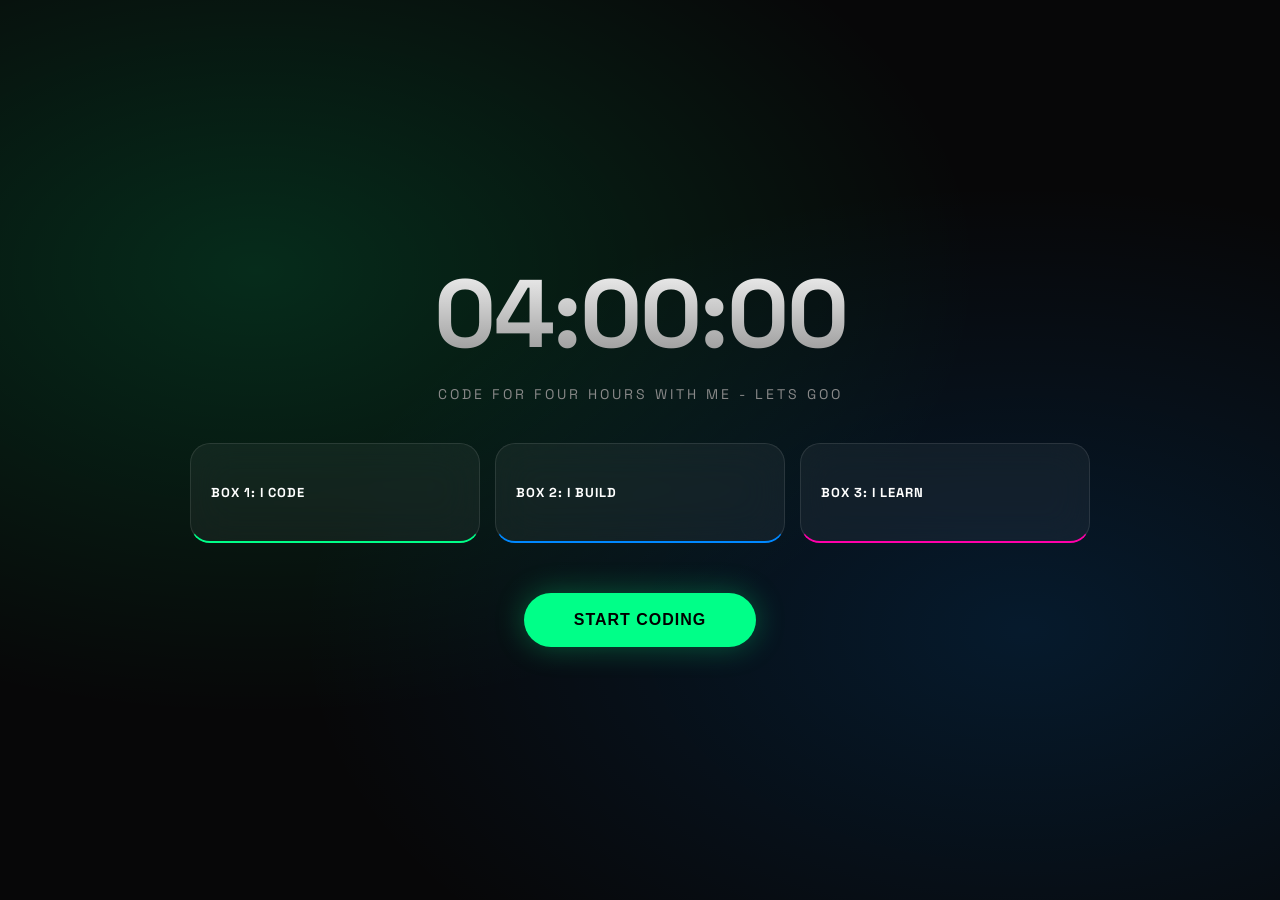
==== index.html @ 0fdac702 "my first fine site" ====
<!DOCTYPE html>
<html>
<head>
  <title>My First Site</title>
  <link rel="stylesheet" href="style.css">
</head>
<body>
  <h1 id="timer">04:00:00</h1>
  <p>CODE FOR FOUR HOURS WITH ME - lets goo</p>
  
  <div class="container">
    <div class="box">BOX 1: I CODE</div>
    <div class="box">BOX 2: I BUILD</div>
    <div class="box">BOX 3: I LEARN</div>
  </div>

  <button id="btn">START CODING</button>

  <script>
    let time = 4 * 60 * 60;
    let timer = document.getElementById('timer');
    let btn = document.getElementById('btn');
    let running = false;
    let interval;

    btn.onclick = function() {
      if(!running) {
        running = true;
        btn.innerText = "STOP";
        interval = setInterval(function() {
          time--;
          let h = Math.floor(time / 3600);
          let m = Math.floor((time % 3600) / 60);
          let s = time % 60;
          timer.innerText = 
            String(h).padStart(2,'0') + ":" +
            String(m).padStart(2,'0') + ":" +
            String(s).padStart(2,'0');
          if(time <= 0) clearInterval(interval);
        }, 1000);
      } else {
        running = false;
        btn.innerText = "START CODING";
        clearInterval(interval);
      }
    }
  </script>
</body>
</html>
---- style.css ----
@import url('https://fonts.googleapis.com/css2?family=Space+Grotesk:wght@400;700&display=swap');

* { margin: 0; padding: 0; box-sizing: border-box; }

body {
  background: #070708;
  color: white;
  font-family: 'Space Grotesk', sans-serif;
  min-height: 100vh;
  display: flex;
  flex-direction: column;
  align-items: center;
  justify-content: center;
  padding: 20px;
  background-image: 
    radial-gradient(at 20% 30%, rgba(0,255,136,0.15) 0px, transparent 50%),
    radial-gradient(at 80% 70%, rgba(0,136,255,0.15) 0px, transparent 50%);
}

h1#timer {
  font-size: clamp(3rem, 10vw, 6rem);
  font-weight: 700;
  letter-spacing: -2px;
  background: linear-gradient(180deg, #fff, #888);
  -webkit-background-clip: text;
  -webkit-text-fill-color: transparent;
  margin-bottom: 10px;
}

p {
  color: #888;
  font-size: 14px;
  letter-spacing: 3px;
  text-transform: uppercase;
  margin-bottom: 40px;
}

.container {
  display: flex;
  gap: 15px;
  width: 100%;
  max-width: 900px;
}

.box {
  flex: 1;
  background: rgba(255,255,255,0.05);
  backdrop-filter: blur(20px);
  border: 1px solid rgba(255,255,255,0.1);
  padding: 40px 20px;
  border-radius: 20px;
  font-weight: 700;
  font-size: 13px;
  letter-spacing: 1px;
  transition: 0.3s;
}

.box:hover {
  background: rgba(255,255,255,0.08);
  border-color: #00ff88;
  transform: translateY(-5px);
  box-shadow: 0 10px 30px rgba(0,255,136,0.1);
}

.box:nth-child(1) { border-bottom: 2px solid #00ff88; }
.box:nth-child(2) { border-bottom: 2px solid #0088ff; }
.box:nth-child(3) { border-bottom: 2px solid #ff00aa; }

button {
  margin-top: 50px;
  background: #00ff88;
  color: #000;
  border: none;
  padding: 18px 50px;
  border-radius: 100px;
  font-weight: 700;
  font-size: 16px;
  letter-spacing: 1px;
  cursor: pointer;
  transition: 0.2s;
  box-shadow: 0 0 30px rgba(0,255,136,0.3);
}

button:hover {
  transform: scale(1.05);
  box-shadow: 0 0 50px rgba(0,255,136,0.5);
}

@media (max-width: 600px) {
  .container { flex-direction: column; }
}
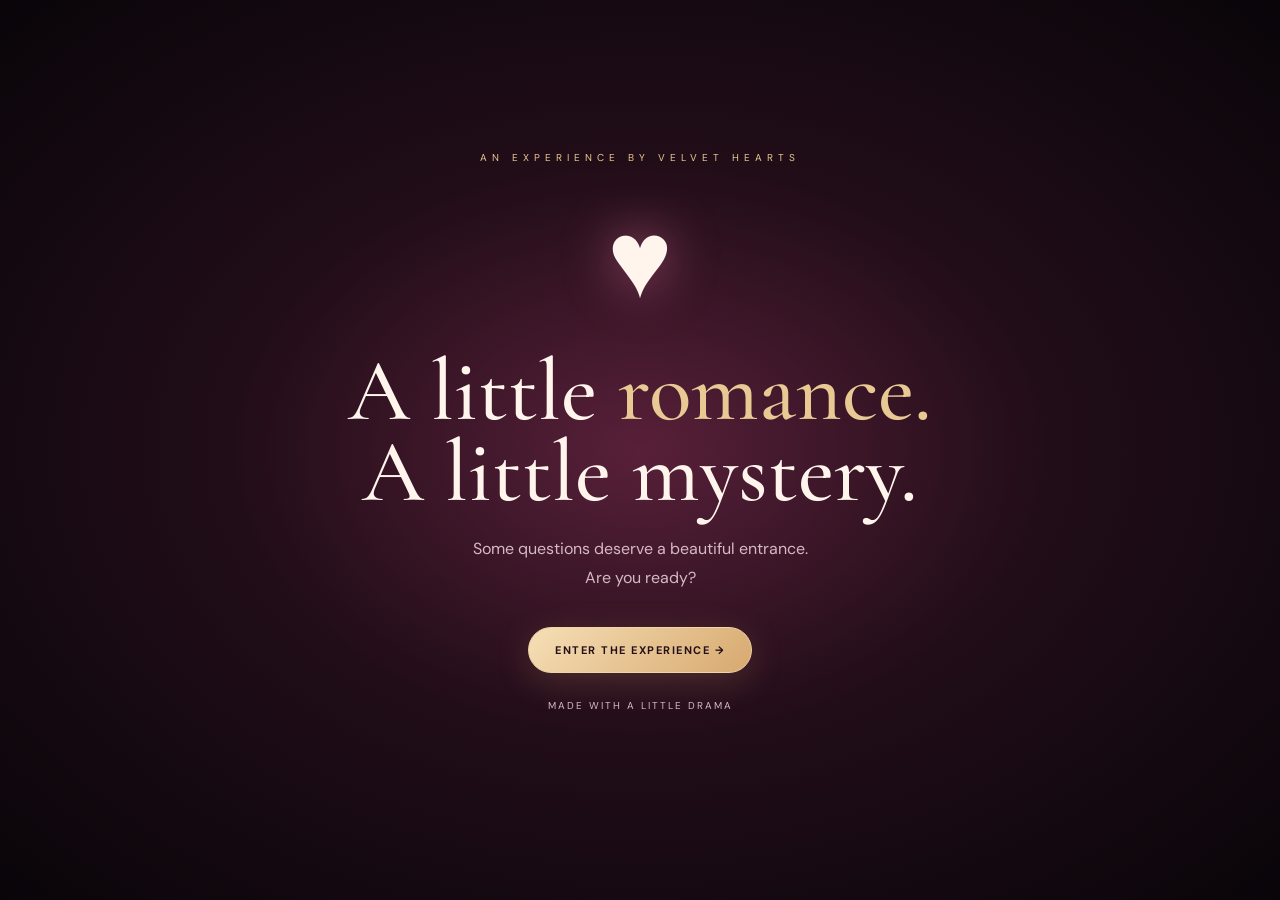
==== commit 115861aa: "Build Velvet Hearts website" ====
--- a/index.html
+++ b/index.html
@@ -1,49 +1,441 @@
+
 <!DOCTYPE html>
-<html>
+<html lang="en">
 <head>
-  <title>My First Site</title>
-  <link rel="stylesheet" href="style.css">
+<meta charset="UTF-8">
+<meta name="viewport" content="width=device-width, initial-scale=1.0">
+<meta name="theme-color" content="#16090f">
+<title>Velvet Hearts ❤️</title>
+
+<link rel="preconnect" href="https://fonts.googleapis.com">
+<link href="https://fonts.googleapis.com/css2?family=Cormorant+Garamond:wght@400;500;600;700&family=DM+Sans:wght@400;500;600;700&display=swap" rel="stylesheet">
+
+<style>
+:root {
+  --wine: #4b142a;
+  --rose: #e99ab0;
+  --gold: #e8c994;
+  --cream: #fff5ed;
+  --muted: #d6b9c5;
+}
+
+* { box-sizing: border-box; }
+
+body {
+  margin: 0;
+  min-height: 100vh;
+  background:
+    radial-gradient(ellipse at 50% 0%, #572038 0%, transparent 52%),
+    linear-gradient(145deg, #10070c, #24101b 55%, #10070c);
+  color: var(--cream);
+  font-family: "DM Sans", sans-serif;
+  overflow-x: hidden;
+}
+
+button, input { font: inherit; }
+
+button { cursor: pointer; }
+
+#intro {
+  position: fixed;
+  inset: 0;
+  z-index: 10;
+  display: grid;
+  place-items: center;
+  padding: 24px;
+  text-align: center;
+  background:
+    radial-gradient(ellipse at center, #582039 0%, #210d18 45%, #090509 100%);
+  transition: opacity 1s ease, visibility 1s ease;
+}
+
+#intro.hide {
+  opacity: 0;
+  visibility: hidden;
+  pointer-events: none;
+}
+
+.intro-content {
+  max-width: 650px;
+  animation: rise 1.5s ease both;
+}
+
+.eyebrow {
+  color: var(--gold);
+  text-transform: uppercase;
+  letter-spacing: 5px;
+  font-size: 10px;
+  margin-bottom: 24px;
+}
+
+.intro-heart {
+  font-size: clamp(65px, 14vw, 110px);
+  display: block;
+  margin: 0 0 20px;
+  filter: drop-shadow(0 0 25px #f27eab88);
+  animation: heartbeat 2s infinite;
+}
+
+h1, h2, .serif {
+  font-family: "Cormorant Garamond", Georgia, serif;
+  font-weight: 500;
+}
+
+#intro h1 {
+  font-size: clamp(48px, 10vw, 88px);
+  line-height: .92;
+  margin: 0 0 22px;
+}
+
+#intro p {
+  color: var(--muted);
+  line-height: 1.8;
+  margin-bottom: 34px;
+}
+
+.gold { color: var(--gold); }
+
+.primary-btn {
+  border: 1px solid #f1d5a4;
+  color: #251018;
+  background: linear-gradient(135deg, #f6dfb6, #d7a96f);
+  border-radius: 999px;
+  padding: 15px 26px;
+  letter-spacing: 1.5px;
+  font-size: 11px;
+  font-weight: 700;
+  text-transform: uppercase;
+  box-shadow: 0 8px 35px #d9a76c30;
+  transition: transform .25s, box-shadow .25s;
+}
+
+.primary-btn:hover {
+  transform: translateY(-3px);
+  box-shadow: 0 12px 40px #d9a76c55;
+}
+
+#app {
+  min-height: 100vh;
+  display: grid;
+  place-items: center;
+  padding: 35px 18px;
+}
+
+.card {
+  width: min(100%, 520px);
+  position: relative;
+  overflow: hidden;
+  text-align: center;
+  padding: clamp(28px, 7vw, 48px) clamp(20px, 6vw, 42px);
+  border: 1px solid #f0c5d322;
+  border-radius: 28px;
+  background: linear-gradient(145deg, #ffffff0d, #ffffff04);
+  box-shadow: 0 25px 100px #00000050, inset 0 1px #ffffff12;
+  backdrop-filter: blur(18px);
+  animation: rise .8s ease both;
+}
+
+.card::before {
+  content: "";
+  position: absolute;
+  top: 0;
+  left: 18%;
+  right: 18%;
+  height: 1px;
+  background: linear-gradient(90deg, transparent, var(--gold), transparent);
+}
+
+.brand {
+  font-size: 10px;
+  letter-spacing: 4px;
+  text-transform: uppercase;
+  color: var(--gold);
+  margin-bottom: 28px;
+}
+
+.screen { display: none; }
+.screen.active { display: block; animation: rise .6s ease both; }
+
+h2 {
+  font-size: clamp(40px, 9vw, 62px);
+  line-height: .98;
+  margin: 12px 0 18px;
+}
+
+.description {
+  color: var(--muted);
+  line-height: 1.8;
+  font-size: 14px;
+  margin: 0 auto 26px;
+  max-width: 360px;
+}
+
+.ornament {
+  color: var(--rose);
+  font-size: 27px;
+  margin: 5px 0 16px;
+}
+
+input {
+  width: 100%;
+  border: 1px solid #f0c5d333;
+  background: #ffffff08;
+  color: white;
+  border-radius: 14px;
+  padding: 16px;
+  outline: none;
+  text-align: center;
+  margin-bottom: 16px;
+}
+
+input::placeholder { color: #c6a7b4; }
+
+input:focus { border-color: var(--rose); }
+
+.actions {
+  display: flex;
+  flex-wrap: wrap;
+  justify-content: center;
+  gap: 12px;
+  margin-top: 24px;
+}
+
+.secondary-btn {
+  border: 1px solid #f0c5d344;
+  color: var(--cream);
+  background: #ffffff08;
+  border-radius: 999px;
+  padding: 14px 24px;
+  transition: transform .2s, background .2s;
+}
+
+.secondary-btn:hover {
+  transform: translateY(-2px);
+  background: #ffffff15;
+}
+
+.big-heart {
+  font-size: 55px;
+  margin: 18px 0;
+  animation: heartbeat 1.8s infinite;
+}
+
+.result-title {
+  font-size: clamp(38px, 8vw, 56px);
+  line-height: 1;
+  margin: 14px 0;
+}
+
+.result-message {
+  color: var(--muted);
+  line-height: 1.9;
+  font-size: 14px;
+  margin: 20px 0;
+}
+
+.disclaimer {
+  color: #d7b3c2;
+  font-size: 11px;
+  line-height: 1.7;
+  margin-top: 25px;
+}
+
+footer {
+  color: #b996a6;
+  font-size: 10px;
+  letter-spacing: 1px;
+  margin-top: 28px;
+}
+
+.particle {
+  position: fixed;
+  bottom: -35px;
+  z-index: 0;
+  pointer-events: none;
+  opacity: 0;
+  animation: floatUp linear forwards;
+}
+
+#app { position: relative; z-index: 1; }
+
+@keyframes rise {
+  from { opacity: 0; transform: translateY(18px); }
+  to { opacity: 1; transform: translateY(0); }
+}
+
+@keyframes heartbeat {
+  0%, 100% { transform: scale(1); }
+  12% { transform: scale(1.09); }
+  24% { transform: scale(1); }
+  36% { transform: scale(1.05); }
+}
+
+@keyframes floatUp {
+  0% { opacity: 0; transform: translateY(0) rotate(0deg); }
+  15% { opacity: .55; }
+  85% { opacity: .35; }
+  100% { opacity: 0; transform: translateY(-110vh) rotate(35deg); }
+}
+
+@media (prefers-reduced-motion: reduce) {
+  *, *::before, *::after {
+    animation-duration: .01ms !important;
+    animation-iteration-count: 1 !important;
+    scroll-behavior: auto !important;
+  }
+}
+</style>
 </head>
+
 <body>
-  <h1 id="timer">04:00:00</h1>
-  <p>CODE FOR FOUR HOURS WITH ME - lets goo</p>
-  
-  <div class="container">
-    <div class="box">BOX 1: I CODE</div>
-    <div class="box">BOX 2: I BUILD</div>
-    <div class="box">BOX 3: I LEARN</div>
+
+<section id="intro">
+  <div class="intro-content">
+    <div class="eyebrow">An experience by Velvet Hearts</div>
+    <span class="intro-heart">♥</span>
+    <h1>A little <span class="gold">romance.</span><br>A little mystery.</h1>
+    <p>Some questions deserve a beautiful entrance.<br>Are you ready?</p>
+    <button class="primary-btn" id="enterBtn">Enter the experience →</button>
+    <p style="font-size:10px;letter-spacing:2px;margin-top:24px">MADE WITH A LITTLE DRAMA</p>
   </div>
-
-  <button id="btn">START CODING</button>
-
-  <script>
-    let time = 4 * 60 * 60;
-    let timer = document.getElementById('timer');
-    let btn = document.getElementById('btn');
-    let running = false;
-    let interval;
-
-    btn.onclick = function() {
-      if(!running) {
-        running = true;
-        btn.innerText = "STOP";
-        interval = setInterval(function() {
-          time--;
-          let h = Math.floor(time / 3600);
-          let m = Math.floor((time % 3600) / 60);
-          let s = time % 60;
-          timer.innerText = 
-            String(h).padStart(2,'0') + ":" +
-            String(m).padStart(2,'0') + ":" +
-            String(s).padStart(2,'0');
-          if(time <= 0) clearInterval(interval);
-        }, 1000);
-      } else {
-        running = false;
-        btn.innerText = "START CODING";
-        clearInterval(interval);
-      }
-    }
-  </script>
+</section>
+
+<main id="app">
+  <article class="card">
+    <div class="brand">♥ Velvet Hearts ♥</div>
+
+    <section id="nameScreen" class="screen active">
+      <div class="ornament">✦</div>
+      <p class="eyebrow">A private little question</p>
+      <h2>Before we<br><span class="gold">begin...</span></h2>
+      <p class="description">Tell me what to call you, so this little experience feels a little more personal.</p>
+      <form id="nameForm">
+        <input id="nameInput" type="text" maxlength="40" placeholder="Enter your name..." autocomplete="given-name" required>
+        <button class="primary-btn" type="submit">Continue with love →</button>
+      </form>
+    </section>
+
+    <section id="questionScreen" class="screen">
+      <div class="ornament">♡</div>
+      <p class="eyebrow">A question just for you</p>
+      <h2 id="questionTitle">One little question...</h2>
+      <p class="description">I've been meaning to ask you something. Take a breath, and choose honestly.</p>
+      <div class="big-heart">💗</div>
+      <h2 style="font-size:clamp(32px,7vw,45px)">Will you be my girlfriend?</h2>
+      <div class="actions">
+        <button id="yesBtn" class="primary-btn">YES ♥</button>
+        <button id="noBtn" class="secondary-btn">No, sorry</button>
+      </div>
+    </section>
+
+    <section id="resultScreen" class="screen">
+      <div class="ornament">✦ ♡ ✦</div>
+      <p class="eyebrow">The plot twist</p>
+      <h2 class="result-title">Got you, <span id="resultName" class="gold">darling</span>!</h2>
+      <div class="big-heart">😈</div>
+      <p id="resultMessage" class="result-message"></p>
+      <p class="disclaimer">No hard feelings, please. This was a playful prank, not a real relationship proposal. ❤️</p>
+      <button id="restartBtn" class="primary-btn">Experience it again ↻</button>
+    </section>
+
+    <footer>MADE WITH DRAMA & A LITTLE MISCHIEF</footer>
+  </article>
+</main>
+
+<script>
+const intro = document.getElementById("intro");
+const enterBtn = document.getElementById("enterBtn");
+const nameForm = document.getElementById("nameForm");
+const nameInput = document.getElementById("nameInput");
+const questionTitle = document.getElementById("questionTitle");
+const resultName = document.getElementById("resultName");
+const resultMessage = document.getElementById("resultMessage");
+
+let visitorName = "darling";
+let introTimer;
+
+function showScreen(id) {
+  document.querySelectorAll(".screen").forEach(screen => {
+    screen.classList.remove("active");
+  });
+  document.getElementById(id).classList.add("active");
+}
+
+function enterExperience() {
+  intro.classList.add("hide");
+  clearTimeout(introTimer);
+}
+
+enterBtn.addEventListener("click", enterExperience);
+
+introTimer = setTimeout(enterExperience, 15000);
+
+document.addEventListener("keydown", event => {
+  if (event.key === "Escape") enterExperience();
+});
+
+nameForm.addEventListener("submit", event => {
+  event.preventDefault();
+
+  visitorName = nameInput.value.trim().slice(0, 40);
+  if (!visitorName) {
+    nameInput.focus();
+    return;
+  }
+
+  questionTitle.textContent = `Alright, ${visitorName}...`;
+  showScreen("questionScreen");
+});
+
+function revealPrank(answer) {
+  resultName.textContent = visitorName;
+
+  if (answer === "yes") {
+    resultMessage.textContent =
+      `Awww, ${visitorName}, you actually said YES! 😭❤️ I hope you didn't start planning our wedding already, because... I'm relationship intolerant. IT WAS A PRANK! 😂💀`;
+  } else {
+    resultMessage.textContent =
+      `Wow, ${visitorName}! You said NO! 😂💔 Either way, I have a confession: I'm relationship intolerant. IT WAS A PRANK! You have officially survived Velvet Hearts. 😈❤️`;
+  }
+
+  showScreen("resultScreen");
+  burstHearts();
+}
+
+document.getElementById("yesBtn").addEventListener("click", () => {
+  revealPrank("yes");
+});
+
+document.getElementById("noBtn").addEventListener("click", () => {
+  revealPrank("no");
+});
+
+document.getElementById("restartBtn").addEventListener("click", () => {
+  nameInput.value = "";
+  visitorName = "darling";
+  showScreen("nameScreen");
+});
+
+function burstHearts() {
+  for (let i = 0; i < 18; i++) {
+    setTimeout(createParticle, i * 90);
+  }
+}
+
+function createParticle() {
+  const particle = document.createElement("span");
+  particle.className = "particle";
+  particle.textContent = ["♥", "♡", "✦", "💗"][Math.floor(Math.random() * 4)];
+  particle.style.left = Math.random() * 100 + "vw";
+  particle.style.fontSize = (12 + Math.random() * 18) + "px";
+  particle.style.color = ["#e99ab0", "#e8c994", "#fff5ed"][Math.floor(Math.random() * 3)];
+  particle.style.animationDuration = (5 + Math.random() * 5) + "s";
+  document.body.appendChild(particle);
+  particle.addEventListener("animationend", () => particle.remove());
+}
+
+setInterval(createParticle, 900);
+</script>
 </body>
 </html>
+
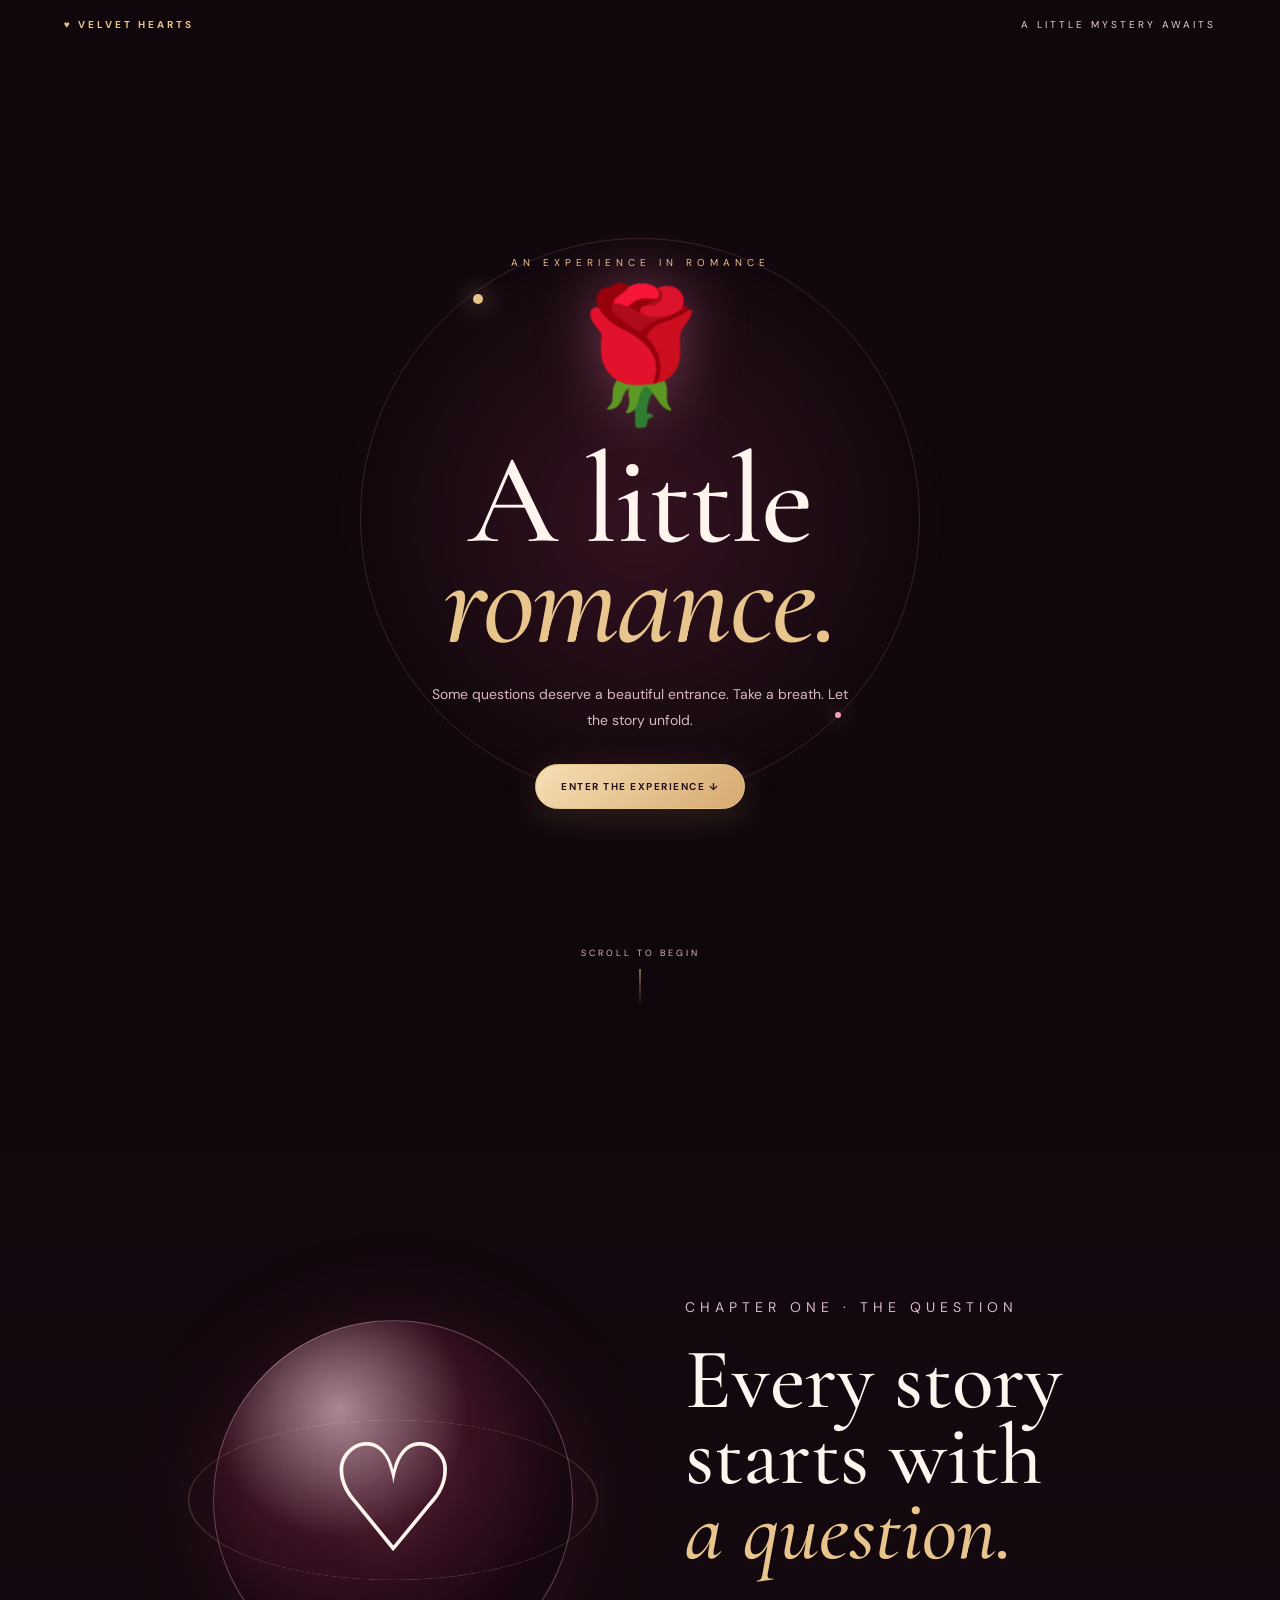
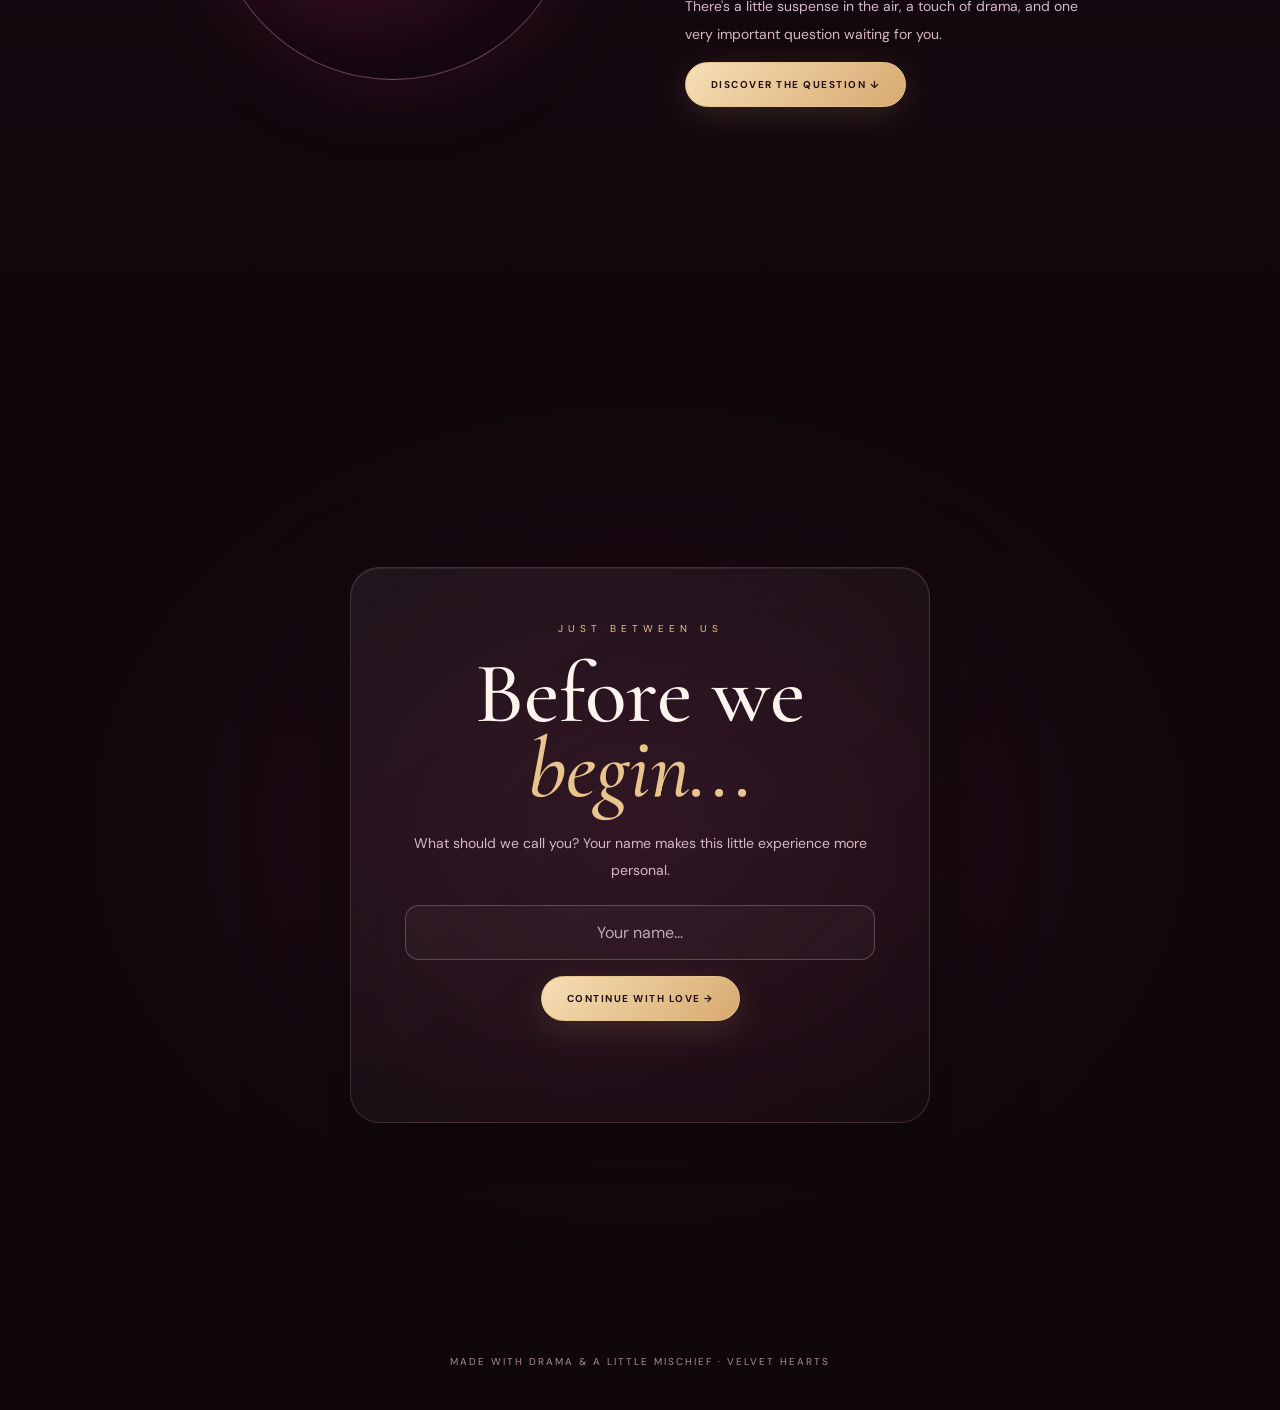
==== commit b933c7a9: "Publish cinematic Velvet Hearts website" ====
--- a/index.html
+++ b/index.html
@@ -1,441 +1,152 @@
-
-<!DOCTYPE html>
+<!doctype html>
 <html lang="en">
 <head>
-<meta charset="UTF-8">
-<meta name="viewport" content="width=device-width, initial-scale=1.0">
-<meta name="theme-color" content="#16090f">
-<title>Velvet Hearts ❤️</title>
-
+<meta charset="utf-8">
+<meta name="viewport" content="width=device-width, initial-scale=1">
+<meta name="theme-color" content="#170910">
+<title>Velvet Hearts — A Little Mystery</title>
+<meta name="description" content="A cinematic little romantic prank by Velvet Hearts.">
 <link rel="preconnect" href="https://fonts.googleapis.com">
+<link rel="preconnect" href="https://fonts.gstatic.com" crossorigin>
 <link href="https://fonts.googleapis.com/css2?family=Cormorant+Garamond:wght@400;500;600;700&family=DM+Sans:wght@400;500;600;700&display=swap" rel="stylesheet">
-
 <style>
-:root {
-  --wine: #4b142a;
-  --rose: #e99ab0;
-  --gold: #e8c994;
-  --cream: #fff5ed;
-  --muted: #d6b9c5;
-}
-
-* { box-sizing: border-box; }
-
-body {
-  margin: 0;
-  min-height: 100vh;
-  background:
-    radial-gradient(ellipse at 50% 0%, #572038 0%, transparent 52%),
-    linear-gradient(145deg, #10070c, #24101b 55%, #10070c);
-  color: var(--cream);
-  font-family: "DM Sans", sans-serif;
-  overflow-x: hidden;
-}
-
-button, input { font: inherit; }
-
-button { cursor: pointer; }
-
-#intro {
-  position: fixed;
-  inset: 0;
-  z-index: 10;
-  display: grid;
-  place-items: center;
-  padding: 24px;
-  text-align: center;
-  background:
-    radial-gradient(ellipse at center, #582039 0%, #210d18 45%, #090509 100%);
-  transition: opacity 1s ease, visibility 1s ease;
-}
-
-#intro.hide {
-  opacity: 0;
-  visibility: hidden;
-  pointer-events: none;
-}
-
-.intro-content {
-  max-width: 650px;
-  animation: rise 1.5s ease both;
-}
-
-.eyebrow {
-  color: var(--gold);
-  text-transform: uppercase;
-  letter-spacing: 5px;
-  font-size: 10px;
-  margin-bottom: 24px;
-}
-
-.intro-heart {
-  font-size: clamp(65px, 14vw, 110px);
-  display: block;
-  margin: 0 0 20px;
-  filter: drop-shadow(0 0 25px #f27eab88);
-  animation: heartbeat 2s infinite;
-}
-
-h1, h2, .serif {
-  font-family: "Cormorant Garamond", Georgia, serif;
-  font-weight: 500;
-}
-
-#intro h1 {
-  font-size: clamp(48px, 10vw, 88px);
-  line-height: .92;
-  margin: 0 0 22px;
-}
-
-#intro p {
-  color: var(--muted);
-  line-height: 1.8;
-  margin-bottom: 34px;
-}
-
-.gold { color: var(--gold); }
-
-.primary-btn {
-  border: 1px solid #f1d5a4;
-  color: #251018;
-  background: linear-gradient(135deg, #f6dfb6, #d7a96f);
-  border-radius: 999px;
-  padding: 15px 26px;
-  letter-spacing: 1.5px;
-  font-size: 11px;
-  font-weight: 700;
-  text-transform: uppercase;
-  box-shadow: 0 8px 35px #d9a76c30;
-  transition: transform .25s, box-shadow .25s;
-}
-
-.primary-btn:hover {
-  transform: translateY(-3px);
-  box-shadow: 0 12px 40px #d9a76c55;
-}
-
-#app {
-  min-height: 100vh;
-  display: grid;
-  place-items: center;
-  padding: 35px 18px;
-}
-
-.card {
-  width: min(100%, 520px);
-  position: relative;
-  overflow: hidden;
-  text-align: center;
-  padding: clamp(28px, 7vw, 48px) clamp(20px, 6vw, 42px);
-  border: 1px solid #f0c5d322;
-  border-radius: 28px;
-  background: linear-gradient(145deg, #ffffff0d, #ffffff04);
-  box-shadow: 0 25px 100px #00000050, inset 0 1px #ffffff12;
-  backdrop-filter: blur(18px);
-  animation: rise .8s ease both;
-}
-
-.card::before {
-  content: "";
-  position: absolute;
-  top: 0;
-  left: 18%;
-  right: 18%;
-  height: 1px;
-  background: linear-gradient(90deg, transparent, var(--gold), transparent);
-}
-
-.brand {
-  font-size: 10px;
-  letter-spacing: 4px;
-  text-transform: uppercase;
-  color: var(--gold);
-  margin-bottom: 28px;
-}
-
-.screen { display: none; }
-.screen.active { display: block; animation: rise .6s ease both; }
-
-h2 {
-  font-size: clamp(40px, 9vw, 62px);
-  line-height: .98;
-  margin: 12px 0 18px;
-}
-
-.description {
-  color: var(--muted);
-  line-height: 1.8;
-  font-size: 14px;
-  margin: 0 auto 26px;
-  max-width: 360px;
-}
-
-.ornament {
-  color: var(--rose);
-  font-size: 27px;
-  margin: 5px 0 16px;
-}
-
-input {
-  width: 100%;
-  border: 1px solid #f0c5d333;
-  background: #ffffff08;
-  color: white;
-  border-radius: 14px;
-  padding: 16px;
-  outline: none;
-  text-align: center;
-  margin-bottom: 16px;
-}
-
-input::placeholder { color: #c6a7b4; }
-
-input:focus { border-color: var(--rose); }
-
-.actions {
-  display: flex;
-  flex-wrap: wrap;
-  justify-content: center;
-  gap: 12px;
-  margin-top: 24px;
-}
-
-.secondary-btn {
-  border: 1px solid #f0c5d344;
-  color: var(--cream);
-  background: #ffffff08;
-  border-radius: 999px;
-  padding: 14px 24px;
-  transition: transform .2s, background .2s;
-}
-
-.secondary-btn:hover {
-  transform: translateY(-2px);
-  background: #ffffff15;
-}
-
-.big-heart {
-  font-size: 55px;
-  margin: 18px 0;
-  animation: heartbeat 1.8s infinite;
-}
-
-.result-title {
-  font-size: clamp(38px, 8vw, 56px);
-  line-height: 1;
-  margin: 14px 0;
-}
-
-.result-message {
-  color: var(--muted);
-  line-height: 1.9;
-  font-size: 14px;
-  margin: 20px 0;
-}
-
-.disclaimer {
-  color: #d7b3c2;
-  font-size: 11px;
-  line-height: 1.7;
-  margin-top: 25px;
-}
-
-footer {
-  color: #b996a6;
-  font-size: 10px;
-  letter-spacing: 1px;
-  margin-top: 28px;
-}
-
-.particle {
-  position: fixed;
-  bottom: -35px;
-  z-index: 0;
-  pointer-events: none;
-  opacity: 0;
-  animation: floatUp linear forwards;
-}
-
-#app { position: relative; z-index: 1; }
-
-@keyframes rise {
-  from { opacity: 0; transform: translateY(18px); }
-  to { opacity: 1; transform: translateY(0); }
-}
-
-@keyframes heartbeat {
-  0%, 100% { transform: scale(1); }
-  12% { transform: scale(1.09); }
-  24% { transform: scale(1); }
-  36% { transform: scale(1.05); }
-}
-
-@keyframes floatUp {
-  0% { opacity: 0; transform: translateY(0) rotate(0deg); }
-  15% { opacity: .55; }
-  85% { opacity: .35; }
-  100% { opacity: 0; transform: translateY(-110vh) rotate(35deg); }
-}
-
-@media (prefers-reduced-motion: reduce) {
-  *, *::before, *::after {
-    animation-duration: .01ms !important;
-    animation-iteration-count: 1 !important;
-    scroll-behavior: auto !important;
-  }
-}
+:root{--wine:#250b19;--wine2:#4c142d;--rose:#f0a0b8;--gold:#e8c58c;--cream:#fff4ee;--muted:#d5b9c5}
+*{box-sizing:border-box}
+html{scroll-behavior:smooth;background:#10070c}
+body{margin:0;background:#10070c;color:var(--cream);font-family:"DM Sans",sans-serif;overflow-x:hidden}
+body::before{content:"";position:fixed;inset:0;z-index:-2;background:radial-gradient(ellipse at 50% 5%,#572038 0%,transparent 46%),linear-gradient(150deg,#10070c,#21101b 52%,#0b0609)}
+button,input{font:inherit}button{cursor:pointer}
+a{color:inherit}
+#petals{position:fixed;inset:0;pointer-events:none;z-index:5;overflow:hidden}
+.petal{position:absolute;top:-8vh;color:var(--rose);opacity:0;animation:fall linear forwards;text-shadow:0 0 18px #f0a0b866}
+@keyframes fall{0%{transform:translate3d(0,-5vh,0) rotate(0);opacity:0}10%{opacity:.6}90%{opacity:.4}100%{transform:translate3d(var(--drift),115vh,0) rotate(500deg);opacity:0}}
+.nav{position:fixed;z-index:20;top:0;left:0;width:100%;display:flex;justify-content:space-between;align-items:center;padding:18px clamp(18px,5vw,64px);background:linear-gradient(#12070dbb,transparent);font-size:10px;letter-spacing:3px;text-transform:uppercase}
+.brand{color:var(--gold);font-weight:700}
+.nav-note{color:#e8cfdb}
+.scene{position:relative;min-height:100svh;display:grid;place-items:center;padding:100px 22px 70px;isolation:isolate}
+.hero{min-height:115svh;overflow:hidden;text-align:center}
+.hero-glow{position:absolute;width:min(75vw,650px);aspect-ratio:1;border-radius:50%;background:radial-gradient(circle,#b53c6c38,transparent 66%);filter:blur(8px);animation:glow 7s ease-in-out infinite alternate;z-index:-1}
+@keyframes glow{from{transform:scale(.8) translateY(20px)}to{transform:scale(1.15) translateY(-25px)}}
+.orbit{position:absolute;width:min(78vw,560px);aspect-ratio:1;border:1px solid #f0a0b82b;border-radius:50%;animation:orbit 28s linear infinite;z-index:-1}
+.orbit:before,.orbit:after{content:"";position:absolute;width:10px;height:10px;border-radius:50%;background:var(--gold);box-shadow:0 0 24px var(--gold)}
+.orbit:before{top:10%;left:20%}.orbit:after{bottom:14%;right:14%;width:6px;height:6px;background:var(--rose)}
+@keyframes orbit{to{transform:rotate(360deg)}}
+.rose-emblem{font-size:clamp(68px,14vw,130px);line-height:1;filter:drop-shadow(0 0 30px #f078a066);animation:float 5s ease-in-out infinite;display:block;margin:20px 0 30px}
+@keyframes float{0%,100%{transform:translateY(0) rotate(-4deg) scale(1)}50%{transform:translateY(-18px) rotate(5deg) scale(1.05)}}
+.kicker{font-size:10px;letter-spacing:5px;text-transform:uppercase;color:var(--gold);margin:0 0 22px}
+h1,h2,.serif{font-family:"Cormorant Garamond",Georgia,serif;font-weight:500}
+.hero h1{font-size:clamp(58px,12vw,128px);line-height:.78;letter-spacing:-2px;margin:0}
+.hero h1 span{color:var(--gold);font-style:italic}
+.hero-copy{max-width:440px;color:var(--muted);line-height:1.9;font-size:14px;margin:30px auto}
+.btn{border:1px solid var(--gold);border-radius:999px;padding:15px 25px;background:linear-gradient(135deg,#f6dfb6,#d7a96f);color:#251018;text-transform:uppercase;font-size:10px;font-weight:700;letter-spacing:1.5px;box-shadow:0 8px 36px #d9a76c2c;transition:transform .25s,box-shadow .25s}
+.btn:hover{transform:translateY(-3px);box-shadow:0 12px 42px #d9a76c55}
+.scroll-cue{position:absolute;bottom:28px;left:50%;transform:translateX(-50%);font-size:9px;letter-spacing:3px;text-transform:uppercase;color:#d8b8c7;display:grid;gap:10px;justify-items:center}
+.scroll-cue i{display:block;width:1px;height:38px;background:linear-gradient(var(--gold),transparent);animation:cue 1.5s infinite}
+@keyframes cue{50%{transform:scaleY(.5);transform-origin:top}}
+.story{background:linear-gradient(180deg,transparent,#170912aa,transparent)}
+.story-inner{width:min(100%,900px);display:grid;grid-template-columns:1fr 1fr;gap:clamp(30px,7vw,90px);align-items:center}
+.story-art{position:relative;min-height:440px;display:grid;place-items:center}
+.glass-orb{width:min(70vw,360px);aspect-ratio:1;border-radius:50%;display:grid;place-items:center;background:radial-gradient(circle at 35% 25%,#f6c8d7aa,#a72d5b44 36%,#210a17 70%);border:1px solid #f3c3d64d;box-shadow:inset -20px -25px 70px #09040999,0 0 100px #d8497a20;animation:float 6s ease-in-out infinite}
+.glass-orb span{font-size:clamp(80px,15vw,150px);filter:drop-shadow(0 0 24px #ffb0c877)}
+.ring{position:absolute;width:min(80vw,410px);aspect-ratio:1;border:1px solid #e8c58c4d;border-radius:50%;transform:rotateX(67deg) rotate(-18deg);animation:ring 12s linear infinite}
+@keyframes ring{to{transform:rotateX(67deg) rotate(342deg)}}
+.story h2,.question h2{font-size:clamp(48px,8vw,86px);line-height:.88;margin:0 0 22px}
+.story h2 span,.question h2 span{color:var(--gold);font-style:italic}
+.story p{font-size:14px;line-height:2;color:var(--muted);max-width:420px}
+.question{min-height:110svh;text-align:center;background:radial-gradient(ellipse at center,#43152b88,transparent 62%)}
+.panel{width:min(100%,580px);padding:clamp(26px,6vw,54px);border:1px solid #f0c5d32b;border-radius:30px;background:linear-gradient(145deg,#ffffff0d,#ffffff03);box-shadow:0 30px 100px #0007,inset 0 1px #ffffff12;backdrop-filter:blur(18px)}
+.field{width:100%;border:1px solid #f0c5d344;background:#ffffff08;color:white;border-radius:14px;padding:16px;margin:8px 0 16px;outline:none;text-align:center}
+.field:focus{border-color:var(--rose)}
+.field::placeholder{color:#c6a7b4}
+.answer-row{display:flex;gap:12px;justify-content:center;flex-wrap:wrap;margin-top:24px}
+.secondary{border:1px solid #f0c5d344;color:var(--cream);background:#ffffff08;border-radius:999px;padding:14px 25px}
+.message{color:var(--muted);line-height:1.9;font-size:14px}
+#result{display:none}
+#result.visible{display:block;animation:reveal .8s ease both}
+#formArea.hidden{display:none}
+@keyframes reveal{from{opacity:0;transform:translateY(28px) scale(.97);filter:blur(5px)}to{opacity:1;transform:none;filter:blur(0)}}
+.notice{font-size:12px;line-height:1.6;color:#e7c9d5;margin-top:15px;min-height:20px}
+.footer{padding:30px 20px 42px;text-align:center;color:#a98b99;font-size:10px;letter-spacing:2px}
+.reveal-heart{font-size:64px;animation:heartbeat 1.7s infinite;display:block;margin:18px}
+@keyframes heartbeat{0%,100%{transform:scale(1)}12%{transform:scale(1.09)}24%{transform:scale(1)}36%{transform:scale(1.05)}}
+[data-reveal]{opacity:0;transform:translateY(38px);transition:opacity .9s ease,transform .9s cubic-bezier(.2,.7,.2,1)}
+[data-reveal].shown{opacity:1;transform:none}
+.progress{position:fixed;z-index:30;top:0;left:0;height:2px;width:0;background:linear-gradient(90deg,var(--rose),var(--gold))}
+@media(max-width:700px){.story-inner{grid-template-columns:1fr;gap:0}.story-art{min-height:300px;order:2}.story-copy{order:1}.scene{padding-left:18px;padding-right:18px}.hero{min-height:105svh}.nav{padding:16px 18px}.nav-note{letter-spacing:1px}.panel{border-radius:24px}}
+@media(prefers-reduced-motion:reduce){*,*::before,*::after{animation-duration:.01ms!important;animation-iteration-count:1!important;scroll-behavior:auto!important;transition-duration:.01ms!important}}
 </style>
 </head>
-
 <body>
-
-<section id="intro">
-  <div class="intro-content">
-    <div class="eyebrow">An experience by Velvet Hearts</div>
-    <span class="intro-heart">♥</span>
-    <h1>A little <span class="gold">romance.</span><br>A little mystery.</h1>
-    <p>Some questions deserve a beautiful entrance.<br>Are you ready?</p>
-    <button class="primary-btn" id="enterBtn">Enter the experience →</button>
-    <p style="font-size:10px;letter-spacing:2px;margin-top:24px">MADE WITH A LITTLE DRAMA</p>
+<div class="progress" id="progress"></div><div id="petals" aria-hidden="true"></div>
+<nav class="nav"><div class="brand">♥ Velvet Hearts</div><div class="nav-note">A little mystery awaits</div></nav>
+<section class="scene hero" id="top">
+  <div class="hero-glow"></div><div class="orbit"></div>
+  <div data-reveal class="hero-content">
+    <p class="kicker">An experience in romance</p>
+    <span class="rose-emblem" aria-hidden="true">🌹</span>
+    <h1>A little<br><span>romance.</span></h1>
+    <p class="hero-copy">Some questions deserve a beautiful entrance. Take a breath. Let the story unfold.</p>
+    <button class="btn" id="beginBtn">Enter the experience ↓</button>
+  </div>
+  <div class="scroll-cue">Scroll to begin<i></i></div>
+</section>
+<section class="scene story" id="story">
+  <div class="story-inner">
+    <div class="story-art" data-reveal><div class="ring"></div><div class="glass-orb"><span>♡</span></div></div>
+    <div class="story-copy" data-reveal><p class="kicker">Chapter one · The question</p><h2>Every story<br>starts with<br><span>a question.</span></h2><p>There's a little suspense in the air, a touch of drama, and one very important question waiting for you.</p><button class="btn" id="questionBtn">Discover the question ↓</button></div>
   </div>
 </section>
-
-<main id="app">
-  <article class="card">
-    <div class="brand">♥ Velvet Hearts ♥</div>
-
-    <section id="nameScreen" class="screen active">
-      <div class="ornament">✦</div>
-      <p class="eyebrow">A private little question</p>
-      <h2>Before we<br><span class="gold">begin...</span></h2>
-      <p class="description">Tell me what to call you, so this little experience feels a little more personal.</p>
-      <form id="nameForm">
-        <input id="nameInput" type="text" maxlength="40" placeholder="Enter your name..." autocomplete="given-name" required>
-        <button class="primary-btn" type="submit">Continue with love →</button>
-      </form>
-    </section>
-
-    <section id="questionScreen" class="screen">
-      <div class="ornament">♡</div>
-      <p class="eyebrow">A question just for you</p>
-      <h2 id="questionTitle">One little question...</h2>
-      <p class="description">I've been meaning to ask you something. Take a breath, and choose honestly.</p>
-      <div class="big-heart">💗</div>
-      <h2 style="font-size:clamp(32px,7vw,45px)">Will you be my girlfriend?</h2>
-      <div class="actions">
-        <button id="yesBtn" class="primary-btn">YES ♥</button>
-        <button id="noBtn" class="secondary-btn">No, sorry</button>
-      </div>
-    </section>
-
-    <section id="resultScreen" class="screen">
-      <div class="ornament">✦ ♡ ✦</div>
-      <p class="eyebrow">The plot twist</p>
-      <h2 class="result-title">Got you, <span id="resultName" class="gold">darling</span>!</h2>
-      <div class="big-heart">😈</div>
-      <p id="resultMessage" class="result-message"></p>
-      <p class="disclaimer">No hard feelings, please. This was a playful prank, not a real relationship proposal. ❤️</p>
-      <button id="restartBtn" class="primary-btn">Experience it again ↻</button>
-    </section>
-
-    <footer>MADE WITH DRAMA & A LITTLE MISCHIEF</footer>
-  </article>
-</main>
-
+<section class="scene question" id="ask">
+  <div class="panel" data-reveal>
+    <div id="formArea">
+      <p class="kicker">Just between us</p><h2>Before we<br><span>begin...</span></h2>
+      <p class="message">What should we call you? Your name makes this little experience more personal.</p>
+      <form id="nameForm"><input class="field" id="nameInput" name="visitorName" type="text" maxlength="40" placeholder="Your name..." autocomplete="given-name" required><button class="btn" type="submit">Continue with love →</button></form>
+      <p class="notice" id="formNotice" aria-live="polite"></p>
+    </div>
+    <div id="questionArea" hidden>
+      <p class="kicker">A question just for you</p><h2 id="personalTitle">Alright...</h2><span class="reveal-heart">💗</span><h2 style="font-size:clamp(32px,6vw,48px)">Will you be my girlfriend?</h2>
+      <p class="message">Choose honestly. There may be a little plot twist.</p>
+      <div class="answer-row"><button class="btn answer" data-answer="YES">YES ♥</button><button class="secondary answer" data-answer="NO">No, sorry</button></div>
+      <p class="notice" id="answerNotice" aria-live="polite"></p>
+    </div>
+    <div id="result" aria-live="polite"><p class="kicker">The plot twist</p><span class="reveal-heart">💌</span><h2>Got you,<br><span id="resultName">darling</span>!</h2><p class="message" id="resultMessage"></p><p class="message">No hard feelings — this was a playful prank, not a real relationship proposal. ❤️</p><button class="btn" id="restartBtn">Experience it again ↻</button></div>
+  </div>
+</section>
+<footer class="footer">MADE WITH DRAMA & A LITTLE MISCHIEF · VELVET HEARTS</footer>
+<!-- Response collection is not active until you add your own Apps Script web-app URL below. -->
+<iframe name="responseFrame" id="responseFrame" title="response submission" hidden></iframe>
+<form id="responseForm" method="POST" target="responseFrame" hidden>
+  <input name="visitorName" id="responseVisitor"><input name="answer" id="responseAnswer"><input name="page" value="Velvet Hearts">
+</form>
 <script>
-const intro = document.getElementById("intro");
-const enterBtn = document.getElementById("enterBtn");
-const nameForm = document.getElementById("nameForm");
-const nameInput = document.getElementById("nameInput");
-const questionTitle = document.getElementById("questionTitle");
-const resultName = document.getElementById("resultName");
-const resultMessage = document.getElementById("resultMessage");
-
-let visitorName = "darling";
-let introTimer;
-
-function showScreen(id) {
-  document.querySelectorAll(".screen").forEach(screen => {
-    screen.classList.remove("active");
-  });
-  document.getElementById(id).classList.add("active");
+/*
+  BACKEND SETUP:
+  After deploying your Google Apps Script as a Web app, paste its URL into
+  RESPONSE_ENDPOINT below. Until then, the page still works visually, but
+  visitor answers are NOT sent anywhere.
+*/
+const RESPONSE_ENDPOINT = "https://script.google.com/macros/s/AKfycbzEtz1wO9rfrVCImB2Gl_x0o2TsYuBObCyAop64KCdx7UFP2_ySuPbglfnitKAfkbm1/exec";
+const $ = (id)=>document.getElementById(id);
+let visitorName = "";
+let chosenAnswer = "";
+const formArea=$("formArea"), questionArea=$("questionArea"), result=$("result");
+function show(el){el.hidden=false;el.classList.add("shown")}
+function scrollToId(id){$(id).scrollIntoView({behavior:"smooth",block:"center"})}
+$("beginBtn").addEventListener("click",()=>scrollToId("story"));
+$("questionBtn").addEventListener("click",()=>scrollToId("ask"));
+const revealObserver=new IntersectionObserver(entries=>entries.forEach(entry=>{if(entry.isIntersecting){entry.target.classList.add("shown");revealObserver.unobserve(entry.target)}}),{threshold:.15});
+document.querySelectorAll("[data-reveal]").forEach(el=>revealObserver.observe(el));
+window.addEventListener("scroll",()=>{let max=document.documentElement.scrollHeight-innerHeight;$("progress").style.width=(max>0?scrollY/max*100:0)+"%"},{passive:true});
+function makePetal(){const p=document.createElement("span");p.className="petal";p.textContent=["✦","✧","♡","🌸"][Math.floor(Math.random()*4)];p.style.left=Math.random()*100+"%";p.style.fontSize=(12+Math.random()*18)+"px";p.style.setProperty("--drift",(Math.random()*180-90)+"px");p.style.animationDuration=(8+Math.random()*9)+"s";$("petals").appendChild(p);p.addEventListener("animationend",()=>p.remove())}
+for(let i=0;i<14;i++)setTimeout(makePetal,i*500);setInterval(makePetal,950);
+$("nameForm").addEventListener("submit",e=>{e.preventDefault();visitorName=$("nameInput").value.trim().slice(0,40);if(!visitorName){$("nameInput").focus();return}formArea.hidden=true;questionArea.hidden=false;$("personalTitle").textContent=`Alright, ${visitorName}...`;scrollToId("ask")});
+function sendResponse(name,answer){if(!RESPONSE_ENDPOINT){$("answerNotice").textContent="Demo mode: response collection isn't connected yet. We'll connect it before you share the site.";return}
+  $("responseVisitor").value=name;$("responseAnswer").value=answer;$("responseForm").action=RESPONSE_ENDPOINT;$("responseForm").submit();
+  $("answerNotice").textContent="Thank you — your response has been submitted.";
 }
-
-function enterExperience() {
-  intro.classList.add("hide");
-  clearTimeout(introTimer);
-}
-
-enterBtn.addEventListener("click", enterExperience);
-
-introTimer = setTimeout(enterExperience, 15000);
-
-document.addEventListener("keydown", event => {
-  if (event.key === "Escape") enterExperience();
-});
-
-nameForm.addEventListener("submit", event => {
-  event.preventDefault();
-
-  visitorName = nameInput.value.trim().slice(0, 40);
-  if (!visitorName) {
-    nameInput.focus();
-    return;
-  }
-
-  questionTitle.textContent = `Alright, ${visitorName}...`;
-  showScreen("questionScreen");
-});
-
-function revealPrank(answer) {
-  resultName.textContent = visitorName;
-
-  if (answer === "yes") {
-    resultMessage.textContent =
-      `Awww, ${visitorName}, you actually said YES! 😭❤️ I hope you didn't start planning our wedding already, because... I'm relationship intolerant. IT WAS A PRANK! 😂💀`;
-  } else {
-    resultMessage.textContent =
-      `Wow, ${visitorName}! You said NO! 😂💔 Either way, I have a confession: I'm relationship intolerant. IT WAS A PRANK! You have officially survived Velvet Hearts. 😈❤️`;
-  }
-
-  showScreen("resultScreen");
-  burstHearts();
-}
-
-document.getElementById("yesBtn").addEventListener("click", () => {
-  revealPrank("yes");
-});
-
-document.getElementById("noBtn").addEventListener("click", () => {
-  revealPrank("no");
-});
-
-document.getElementById("restartBtn").addEventListener("click", () => {
-  nameInput.value = "";
-  visitorName = "darling";
-  showScreen("nameScreen");
-});
-
-function burstHearts() {
-  for (let i = 0; i < 18; i++) {
-    setTimeout(createParticle, i * 90);
-  }
-}
-
-function createParticle() {
-  const particle = document.createElement("span");
-  particle.className = "particle";
-  particle.textContent = ["♥", "♡", "✦", "💗"][Math.floor(Math.random() * 4)];
-  particle.style.left = Math.random() * 100 + "vw";
-  particle.style.fontSize = (12 + Math.random() * 18) + "px";
-  particle.style.color = ["#e99ab0", "#e8c994", "#fff5ed"][Math.floor(Math.random() * 3)];
-  particle.style.animationDuration = (5 + Math.random() * 5) + "s";
-  document.body.appendChild(particle);
-  particle.addEventListener("animationend", () => particle.remove());
-}
-
-setInterval(createParticle, 900);
+document.querySelectorAll(".answer").forEach(btn=>btn.addEventListener("click",()=>{chosenAnswer=btn.dataset.answer;sendResponse(visitorName,chosenAnswer);$("resultName").textContent=visitorName;$("resultMessage").textContent=chosenAnswer==="YES"?`Awww, ${visitorName}, you actually said YES! You didn't start planning the wedding already, did you? Plot twist: IT WAS A PRANK! 😂`:`Oh, ${visitorName}, you said NO! Either way, here's the confession: IT WAS A PRANK! You've survived Velvet Hearts. 😂`;questionArea.hidden=true;result.classList.add("visible");result.style.display="block";for(let i=0;i<20;i++)setTimeout(makePetal,i*100)}));
+$("restartBtn").addEventListener("click",()=>{visitorName="";chosenAnswer="";$("nameInput").value="";result.classList.remove("visible");result.style.display="none";result.hidden=false;questionArea.hidden=true;formArea.hidden=false;$("formNotice").textContent="";scrollToId("ask")});
 </script>
 </body>
 </html>
-
